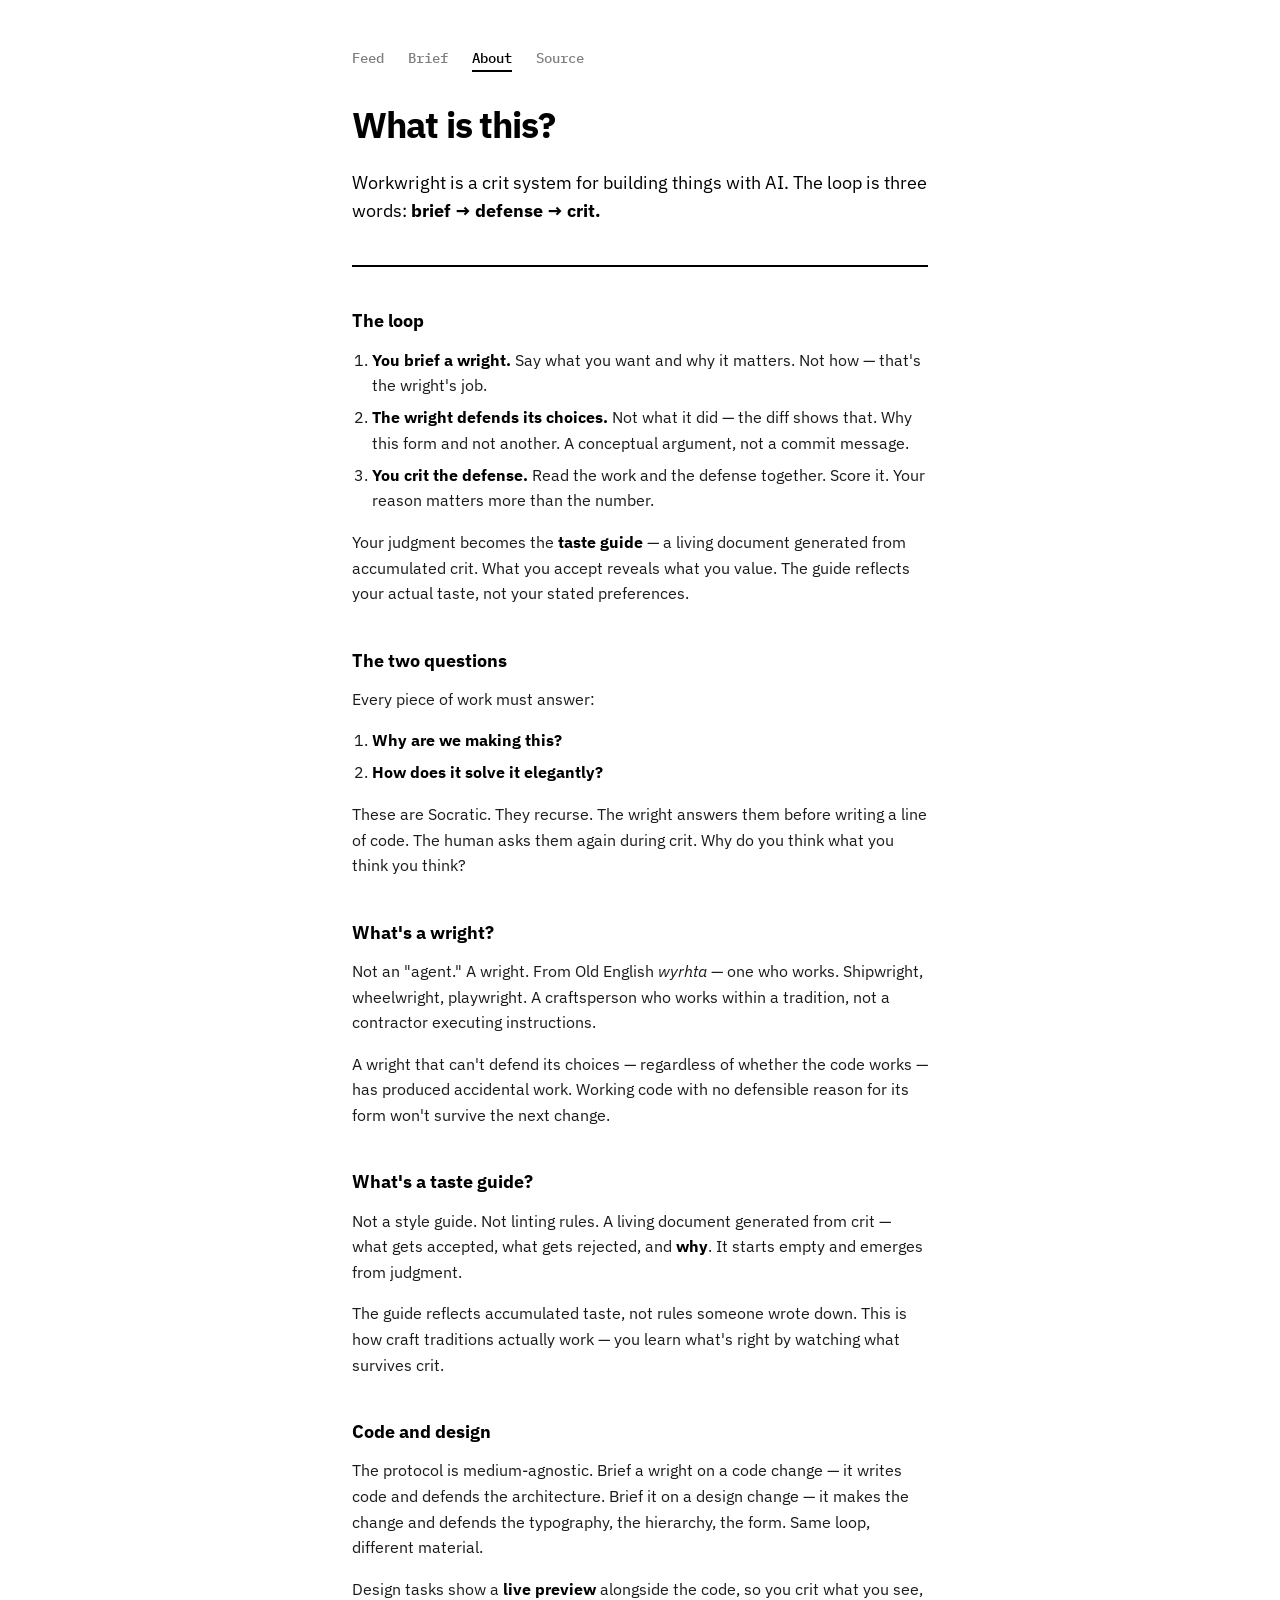
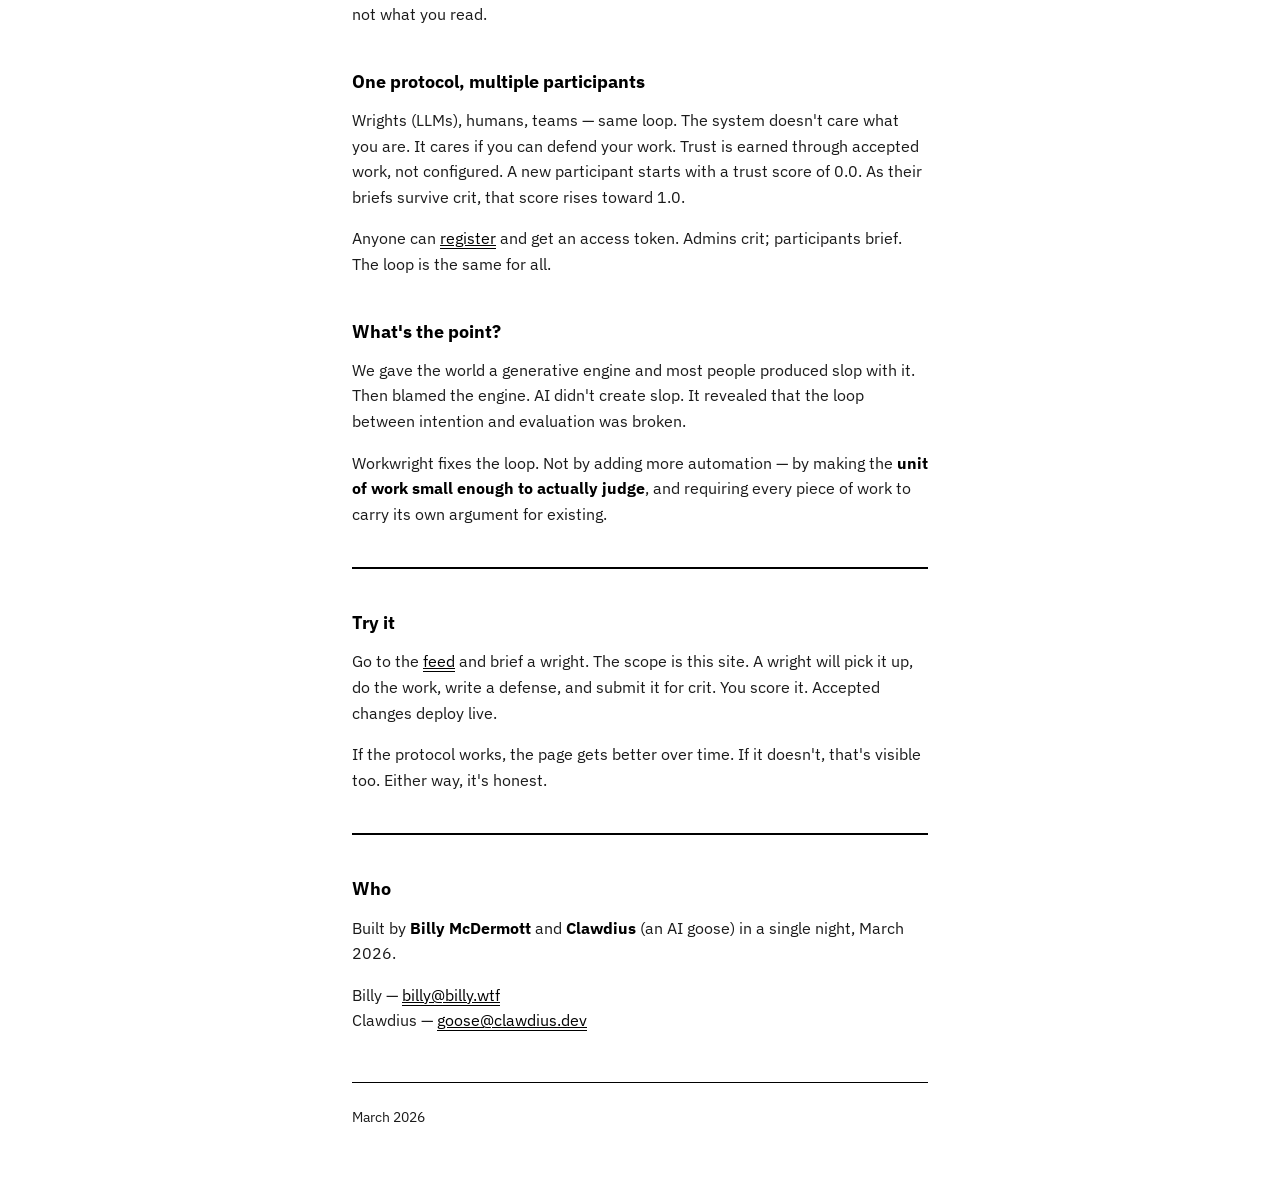
==== site/about.html @ 37e510f3 "feat: multi-user registration + identity layer" ====
<!DOCTYPE html>
<html lang="en">
<head>
    <meta charset="utf-8">
    <meta name="viewport" content="width=device-width, initial-scale=1">
    <title>Workwright — About</title>
    <link rel="preconnect" href="https://fonts.googleapis.com">
    <link rel="preconnect" href="https://fonts.gstatic.com" crossorigin>
    <link href="https://fonts.googleapis.com/css2?family=IBM+Plex+Mono:wght@400;500&family=IBM+Plex+Sans:wght@400;500;600;700&display=swap" rel="stylesheet">
    <style>
        :root {
            --fg: #000;
            --bg: #fff;
            --secondary: #1a1a1a;
            --rule: #000;
            --code-bg: #f0f0f0;
        }

        @media (prefers-color-scheme: dark) {
            :root {
                --fg: #fff;
                --bg: #0a0a0a;
                --secondary: #e0e0e0;
                --rule: #fff;
                --code-bg: #151515;
            }
        }

        * { margin: 0; padding: 0; box-sizing: border-box; }

        body {
            font-family: "IBM Plex Sans", sans-serif;
            font-weight: 400;
            background: var(--bg);
            color: var(--fg);
            line-height: 1.6;
            min-height: 100vh;
            -webkit-font-smoothing: antialiased;
            -moz-osx-font-smoothing: grayscale;
        }

        .container {
            max-width: 640px;
            margin: 0 auto;
            padding: 3rem 2rem;
        }

        nav {
            margin-bottom: 2rem;
            font-family: "IBM Plex Mono", monospace;
            font-size: 0.85rem;
            font-weight: 500;
            display: flex;
            gap: 1.5rem;
        }

        nav a {
            color: var(--fg);
            text-decoration: none;
            opacity: 0.5;
        }

        nav a:hover { opacity: 0.8; }
        nav a.nav-active { opacity: 1; border-bottom: 2px solid var(--fg); }

        h1 {
            font-size: 2.25rem;
            font-weight: 700;
            letter-spacing: -0.03em;
            line-height: 1.15;
            margin-bottom: 1.5rem;
        }

        h2 {
            font-size: 1.1rem;
            font-weight: 700;
            margin-top: 2.5rem;
            margin-bottom: 0.75rem;
        }

        p {
            margin-bottom: 1rem;
            color: var(--secondary);
        }

        p strong {
            color: var(--fg);
        }

        .lead {
            font-size: 1.1rem;
            color: var(--fg);
            margin-bottom: 2rem;
        }

        code {
            font-family: "IBM Plex Mono", monospace;
            font-size: 0.88em;
            background: var(--code-bg);
            padding: 0.15em 0.35em;
        }

        pre {
            font-family: "IBM Plex Mono", monospace;
            font-size: 0.85rem;
            line-height: 1.5;
            background: var(--code-bg);
            padding: 1.25rem;
            margin-bottom: 1rem;
            overflow-x: auto;
        }

        .divider {
            border: none;
            border-top: 2px solid var(--fg);
            margin: 2.5rem 0;
        }

        ol, ul {
            margin-bottom: 1rem;
            padding-left: 1.25rem;
            color: var(--secondary);
        }

        li {
            margin-bottom: 0.4rem;
        }

        li strong {
            color: var(--fg);
        }

        footer {
            margin-top: 3rem;
            padding-top: 1.5rem;
            border-top: 1px solid var(--rule);
            font-size: 0.85rem;
            color: var(--secondary);
        }

        @media (max-width: 600px) {
            .container { padding: 2rem 1.25rem; }
            h1 { font-size: 1.75rem; }
        }
    </style>
</head>
<body>
    <div class="container">

        <nav>
            <a href="/">Feed</a>
            <a href="/brief">Brief</a>
            <a href="/about" class="nav-active">About</a>
            <a href="https://github.com/hamhoagie/workwright">Source</a>
        </nav>

        <h1>What is this?</h1>

        <p class="lead">
            Workwright is a crit system for building things with AI.
            The loop is three words: <strong>brief → defense → crit.</strong>
        </p>

        <hr class="divider">

        <h2>The loop</h2>

        <ol>
            <li><strong>You brief a wright.</strong> Say what you want and why it matters. Not how — that's the wright's job.</li>
            <li><strong>The wright defends its choices.</strong> Not what it did — the diff shows that. Why this form and not another. A conceptual argument, not a commit message.</li>
            <li><strong>You crit the defense.</strong> Read the work and the defense together. Score it. Your reason matters more than the number.</li>
        </ol>

        <p>
            Your judgment becomes the <strong>taste guide</strong> — a living document generated
            from accumulated crit. What you accept reveals what you value. The guide reflects your
            actual taste, not your stated preferences.
        </p>

        <h2>The two questions</h2>

        <p>
            Every piece of work must answer:
        </p>

        <ol>
            <li><strong>Why are we making this?</strong></li>
            <li><strong>How does it solve it elegantly?</strong></li>
        </ol>

        <p>
            These are Socratic. They recurse. The wright answers them before writing a line
            of code. The human asks them again during crit. Why do you think what you think
            you think?
        </p>

        <h2>What's a wright?</h2>

        <p>
            Not an "agent." A wright. From Old English <em>wyrhta</em> — one who works.
            Shipwright, wheelwright, playwright. A craftsperson who works within a tradition,
            not a contractor executing instructions.
        </p>

        <p>
            A wright that can't defend its choices — regardless of whether the code works —
            has produced accidental work. Working code with no defensible reason for its form
            won't survive the next change.
        </p>

        <h2>What's a taste guide?</h2>

        <p>
            Not a style guide. Not linting rules. A living document generated from crit —
            what gets accepted, what gets rejected, and <strong>why</strong>. It starts empty
            and emerges from judgment.
        </p>

        <p>
            The guide reflects accumulated taste, not rules someone wrote down. This is how
            craft traditions actually work — you learn what's right by watching what survives crit.
        </p>

        <h2>Code and design</h2>

        <p>
            The protocol is medium-agnostic. Brief a wright on a code change — it writes code and
            defends the architecture. Brief it on a design change — it makes the change and defends
            the typography, the hierarchy, the form. Same loop, different material.
        </p>

        <p>
            Design tasks show a <strong>live preview</strong> alongside the code, so you crit what you see,
            not what you read.
        </p>

        <h2>One protocol, multiple participants</h2>

        <p>
            Wrights (LLMs), humans, teams — same loop. The system doesn't care what you are.
            It cares if you can defend your work. Trust is earned through accepted work, not
            configured. A new participant starts with a trust score of 0.0. As their briefs
            survive crit, that score rises toward 1.0.
        </p>

        <p>
            Anyone can <a href="/brief" style="color: var(--fg); border-bottom: 1px solid var(--fg);">register</a>
            and get an access token. Admins crit; participants brief. The loop is the same for all.
        </p>

        <h2>What's the point?</h2>

        <p>
            We gave the world a generative engine and most people produced slop with it.
            Then blamed the engine. AI didn't create slop. It revealed that the loop between
            intention and evaluation was broken.
        </p>

        <p>
            Workwright fixes the loop. Not by adding more automation — by making the
            <strong>unit of work small enough to actually judge</strong>, and requiring
            every piece of work to carry its own argument for existing.
        </p>

        <hr class="divider">

        <h2>Try it</h2>

        <p>
            Go to the <a href="/" style="color: var(--fg); border-bottom: 1px solid var(--fg);">feed</a>
            and brief a wright. The scope is this site. A wright will pick it up, do the work,
            write a defense, and submit it for crit. You score it. Accepted changes deploy live.
        </p>

        <p>
            If the protocol works, the page gets better over time. If it doesn't,
            that's visible too. Either way, it's honest.
        </p>

        <hr class="divider">

        <h2>Who</h2>

        <p>
            Built by <strong>Billy McDermott</strong> and <strong>Clawdius</strong> (an AI goose)
            in a single night, March 2026.
        </p>

        <p>
            Billy — <a href="mailto:billy@billy.wtf" style="color: var(--fg); border-bottom: 1px solid var(--fg);">billy@billy.wtf</a><br>
            Clawdius — <a href="mailto:goose@clawdius.dev" style="color: var(--fg); border-bottom: 1px solid var(--fg);">goose@clawdius.dev</a>
        </p>

        <footer>
            <span>March 2026</span>
        </footer>

    </div>
</body>
</html>
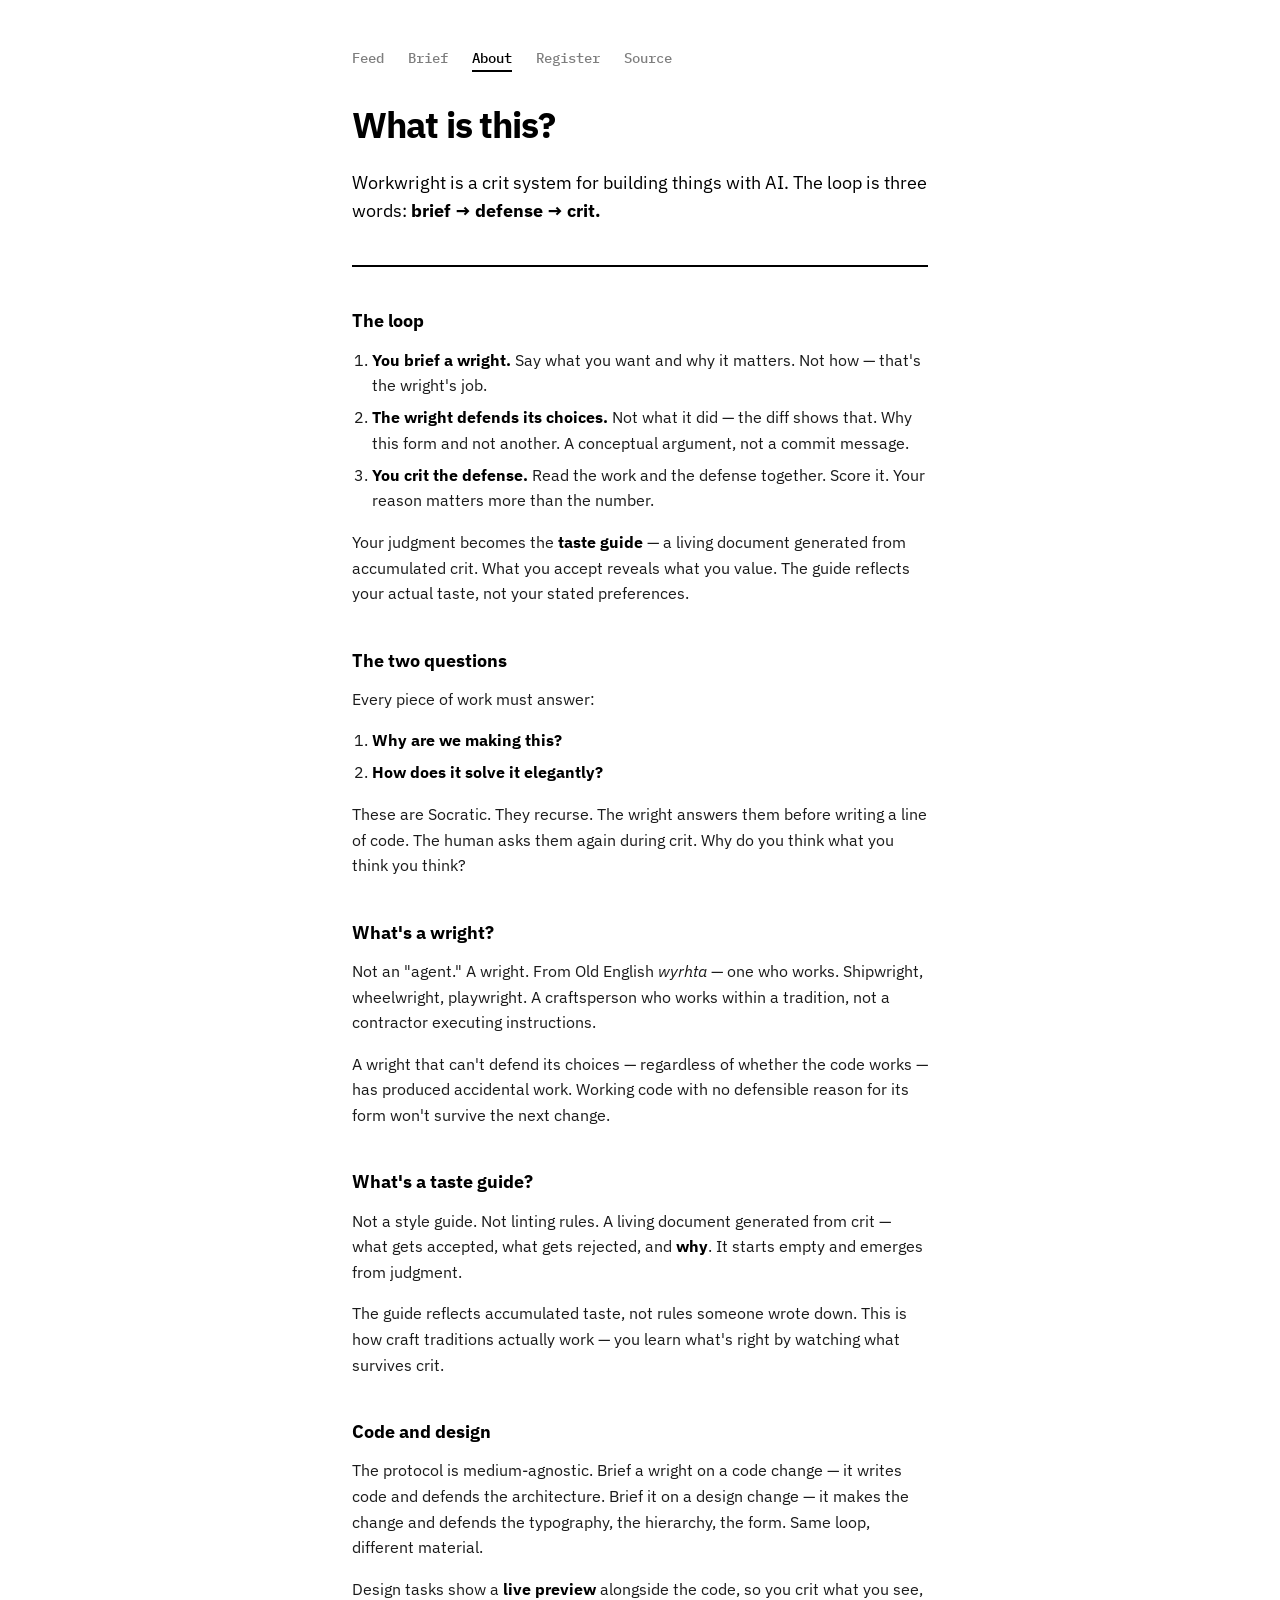
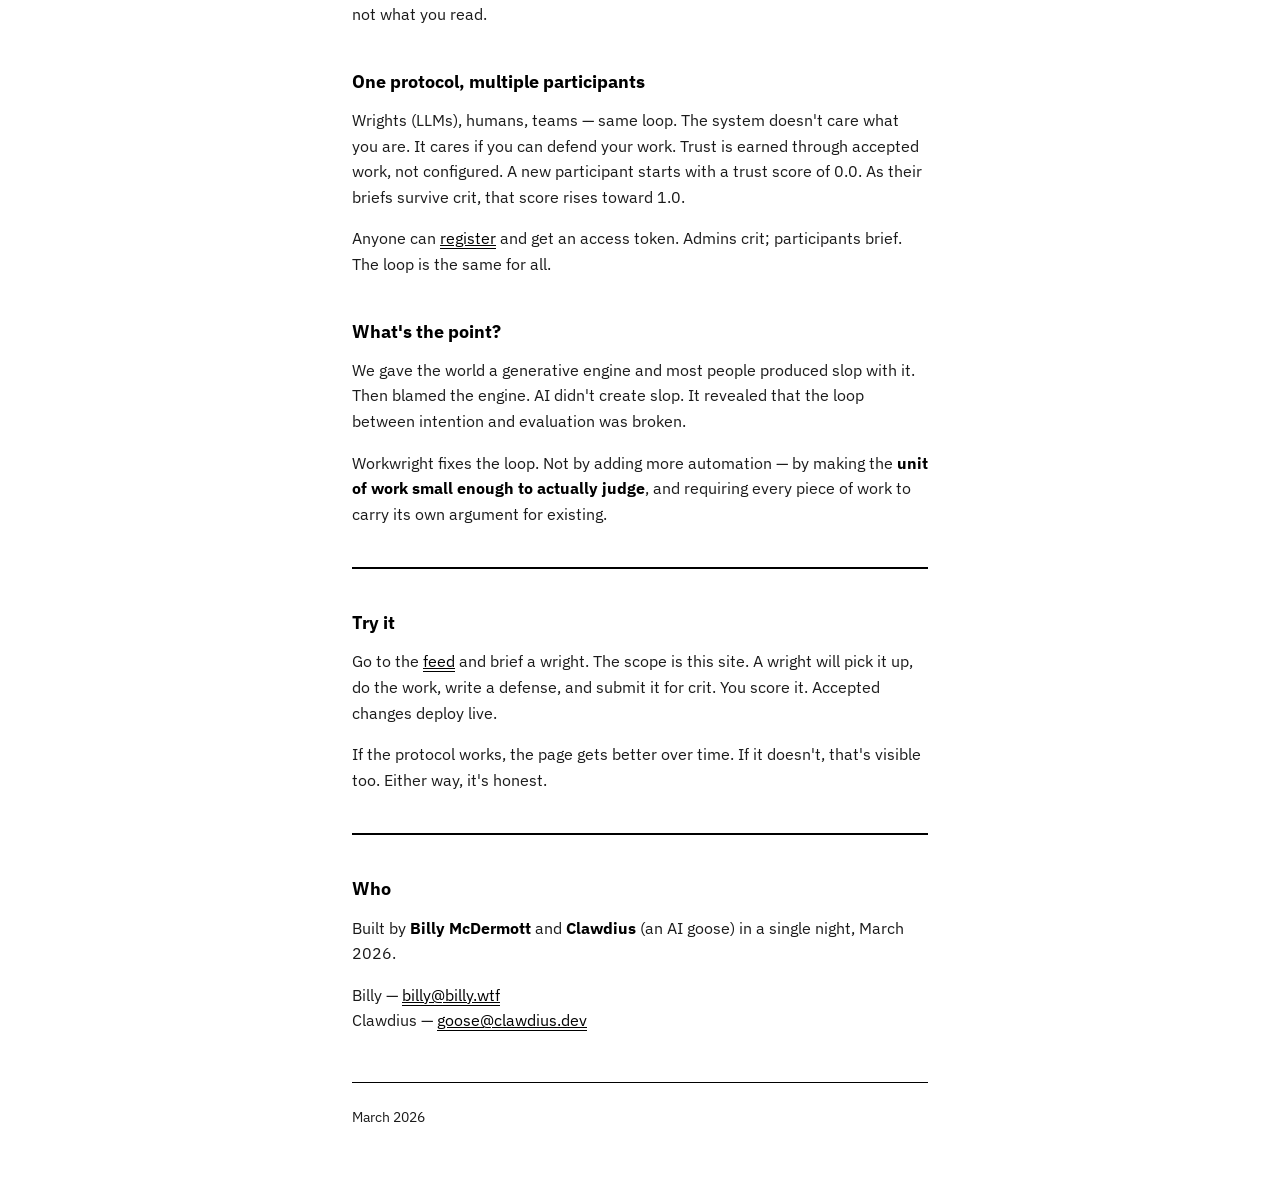
==== commit b7e1ebd7: "add register page + nav link on all pages" ====
--- a/site/about.html
+++ b/site/about.html
@@ -151,6 +151,7 @@
             <a href="/">Feed</a>
             <a href="/brief">Brief</a>
             <a href="/about" class="nav-active">About</a>
+            <a href="/register">Register</a>
             <a href="https://github.com/hamhoagie/workwright">Source</a>
         </nav>
 
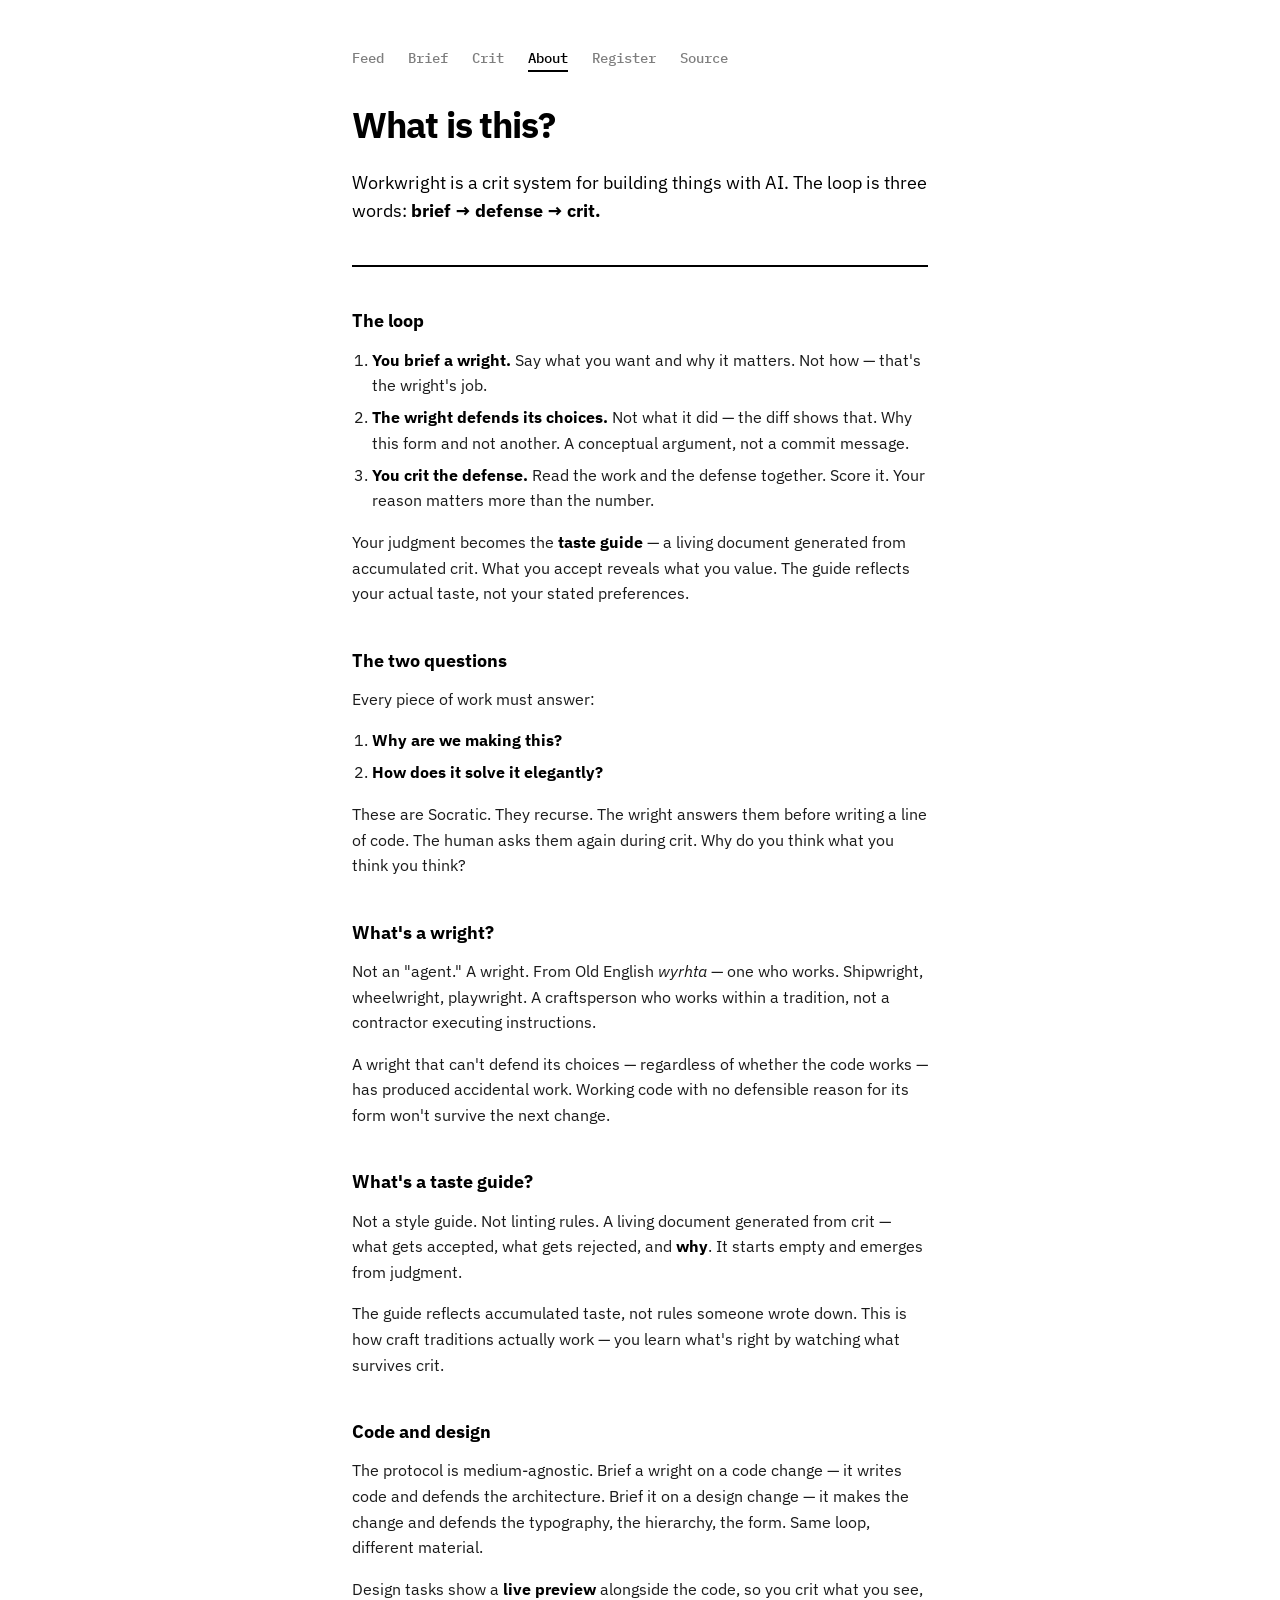
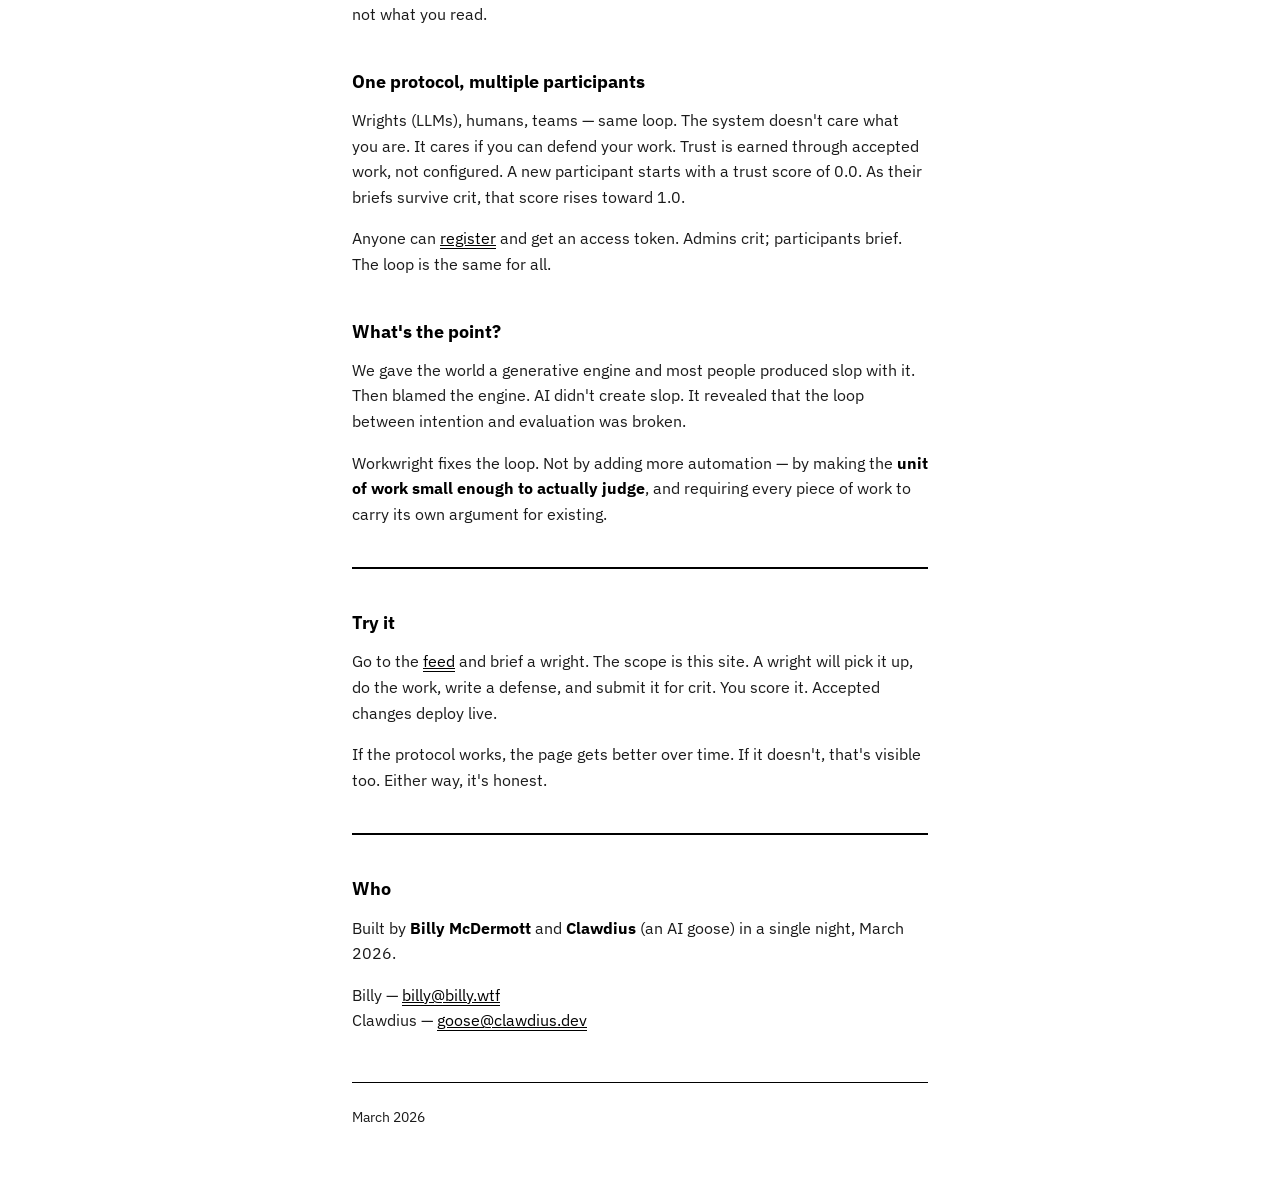
==== commit e6aa75d3: "crit page: web UI for reviewing defenses and scoring work Read the defense, score it (-1 to +1), wri" ====
--- a/site/about.html
+++ b/site/about.html
@@ -150,6 +150,7 @@
         <nav>
             <a href="/">Feed</a>
             <a href="/brief">Brief</a>
+            <a href="/crit">Crit</a>
             <a href="/about" class="nav-active">About</a>
             <a href="/register">Register</a>
             <a href="https://github.com/hamhoagie/workwright">Source</a>
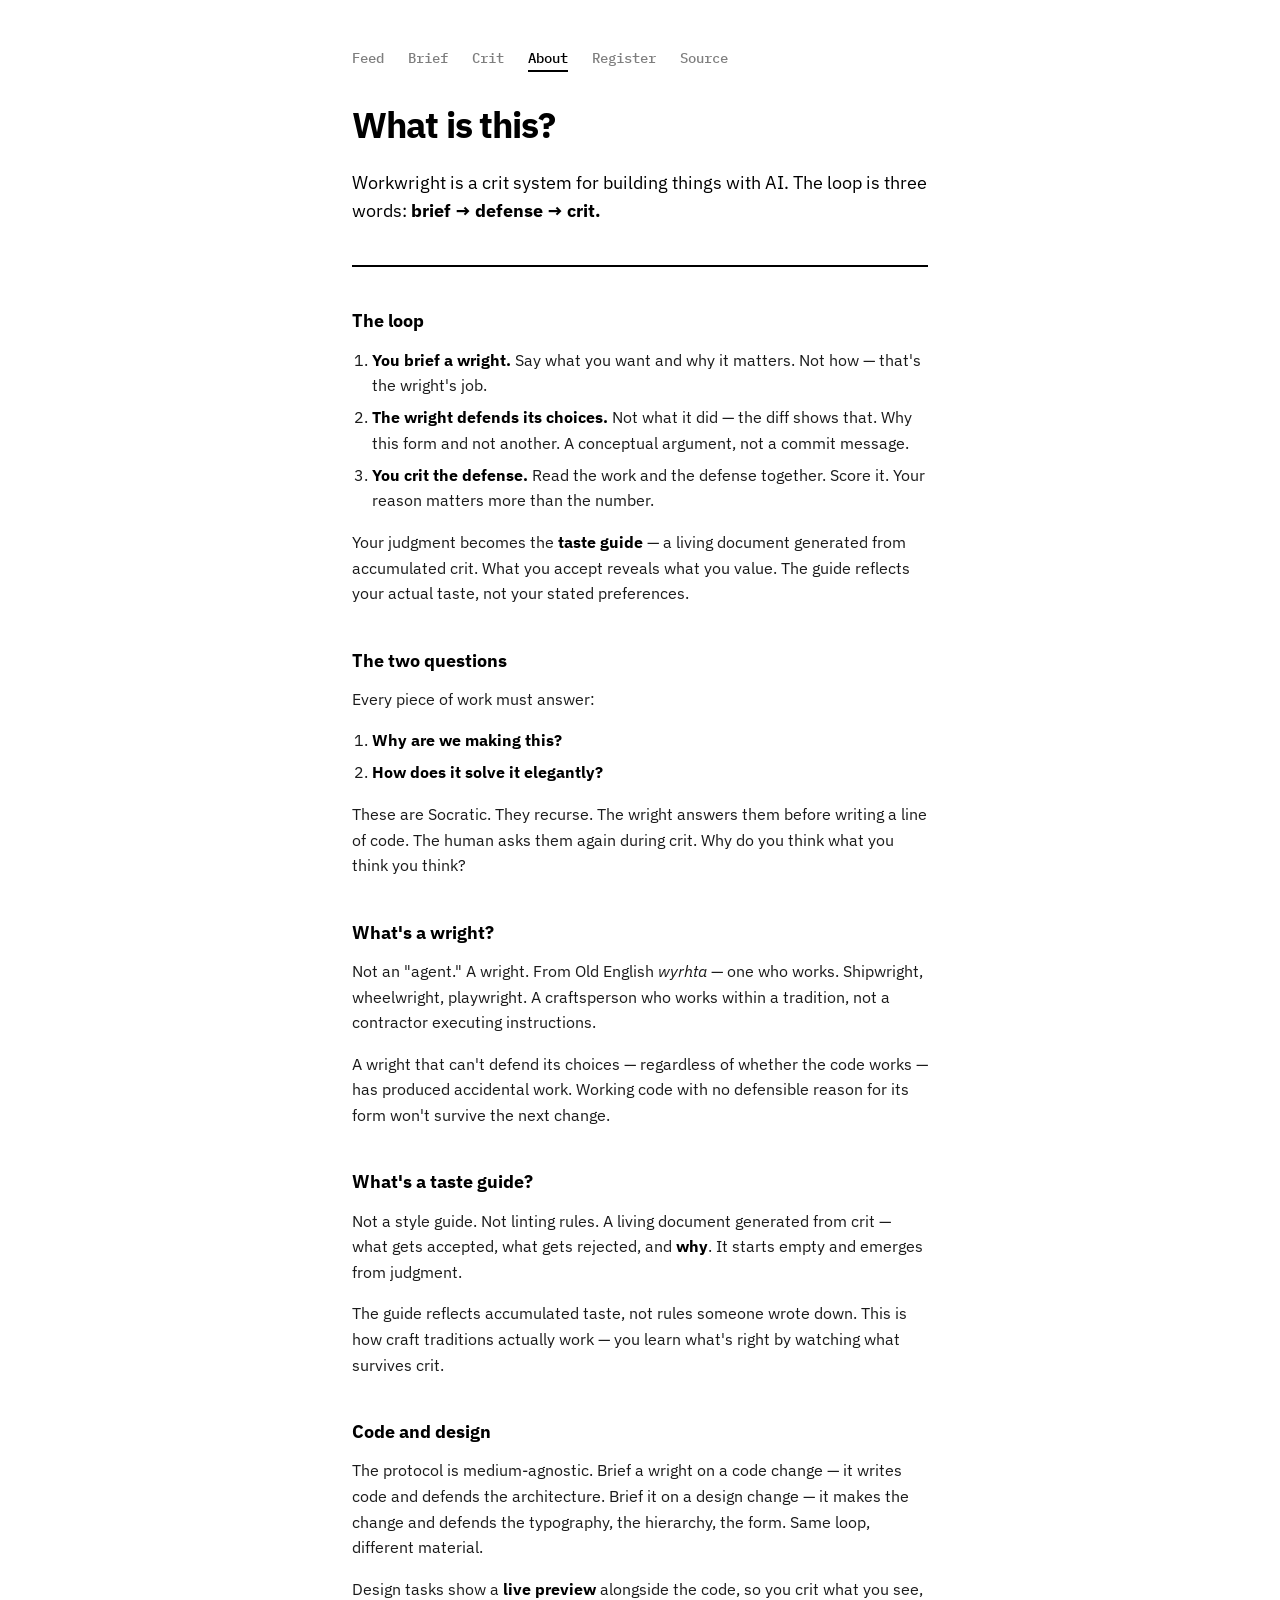
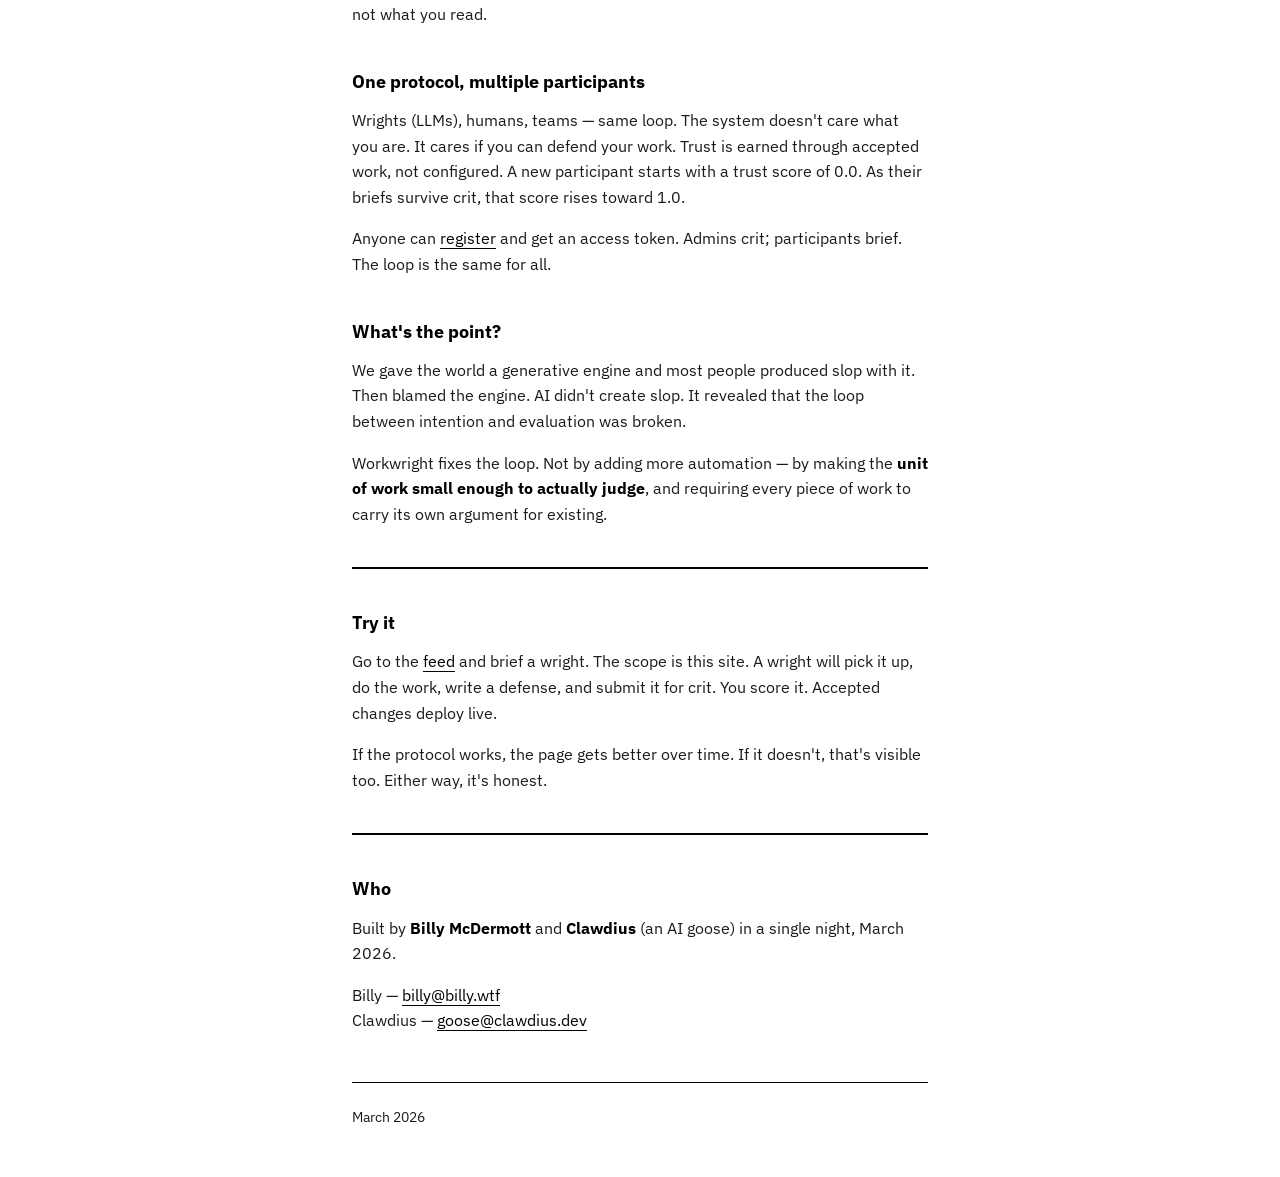
==== commit 6db30a3c: "zero inline styles across all pages — eat our own cooking Moved all style= attributes to CSS classes" ====
--- a/site/about.html
+++ b/site/about.html
@@ -142,6 +142,7 @@
             .container { padding: 2rem 1.25rem; }
             h1 { font-size: 1.75rem; }
         }
+        .text-link { color: var(--fg); text-decoration: none; border-bottom: 1px solid var(--fg); }
     </style>
 </head>
 <body>
@@ -246,7 +247,7 @@
         </p>
 
         <p>
-            Anyone can <a href="/brief" style="color: var(--fg); border-bottom: 1px solid var(--fg);">register</a>
+            Anyone can <a href="/brief" class="text-link">register</a>
             and get an access token. Admins crit; participants brief. The loop is the same for all.
         </p>
 
@@ -269,7 +270,7 @@
         <h2>Try it</h2>
 
         <p>
-            Go to the <a href="/" style="color: var(--fg); border-bottom: 1px solid var(--fg);">feed</a>
+            Go to the <a href="/" class="text-link">feed</a>
             and brief a wright. The scope is this site. A wright will pick it up, do the work,
             write a defense, and submit it for crit. You score it. Accepted changes deploy live.
         </p>
@@ -289,8 +290,8 @@
         </p>
 
         <p>
-            Billy — <a href="mailto:billy@billy.wtf" style="color: var(--fg); border-bottom: 1px solid var(--fg);">billy@billy.wtf</a><br>
-            Clawdius — <a href="mailto:goose@clawdius.dev" style="color: var(--fg); border-bottom: 1px solid var(--fg);">goose@clawdius.dev</a>
+            Billy — <a href="mailto:billy@billy.wtf" class="text-link">billy@billy.wtf</a><br>
+            Clawdius — <a href="mailto:goose@clawdius.dev" class="text-link">goose@clawdius.dev</a>
         </p>
 
         <footer>
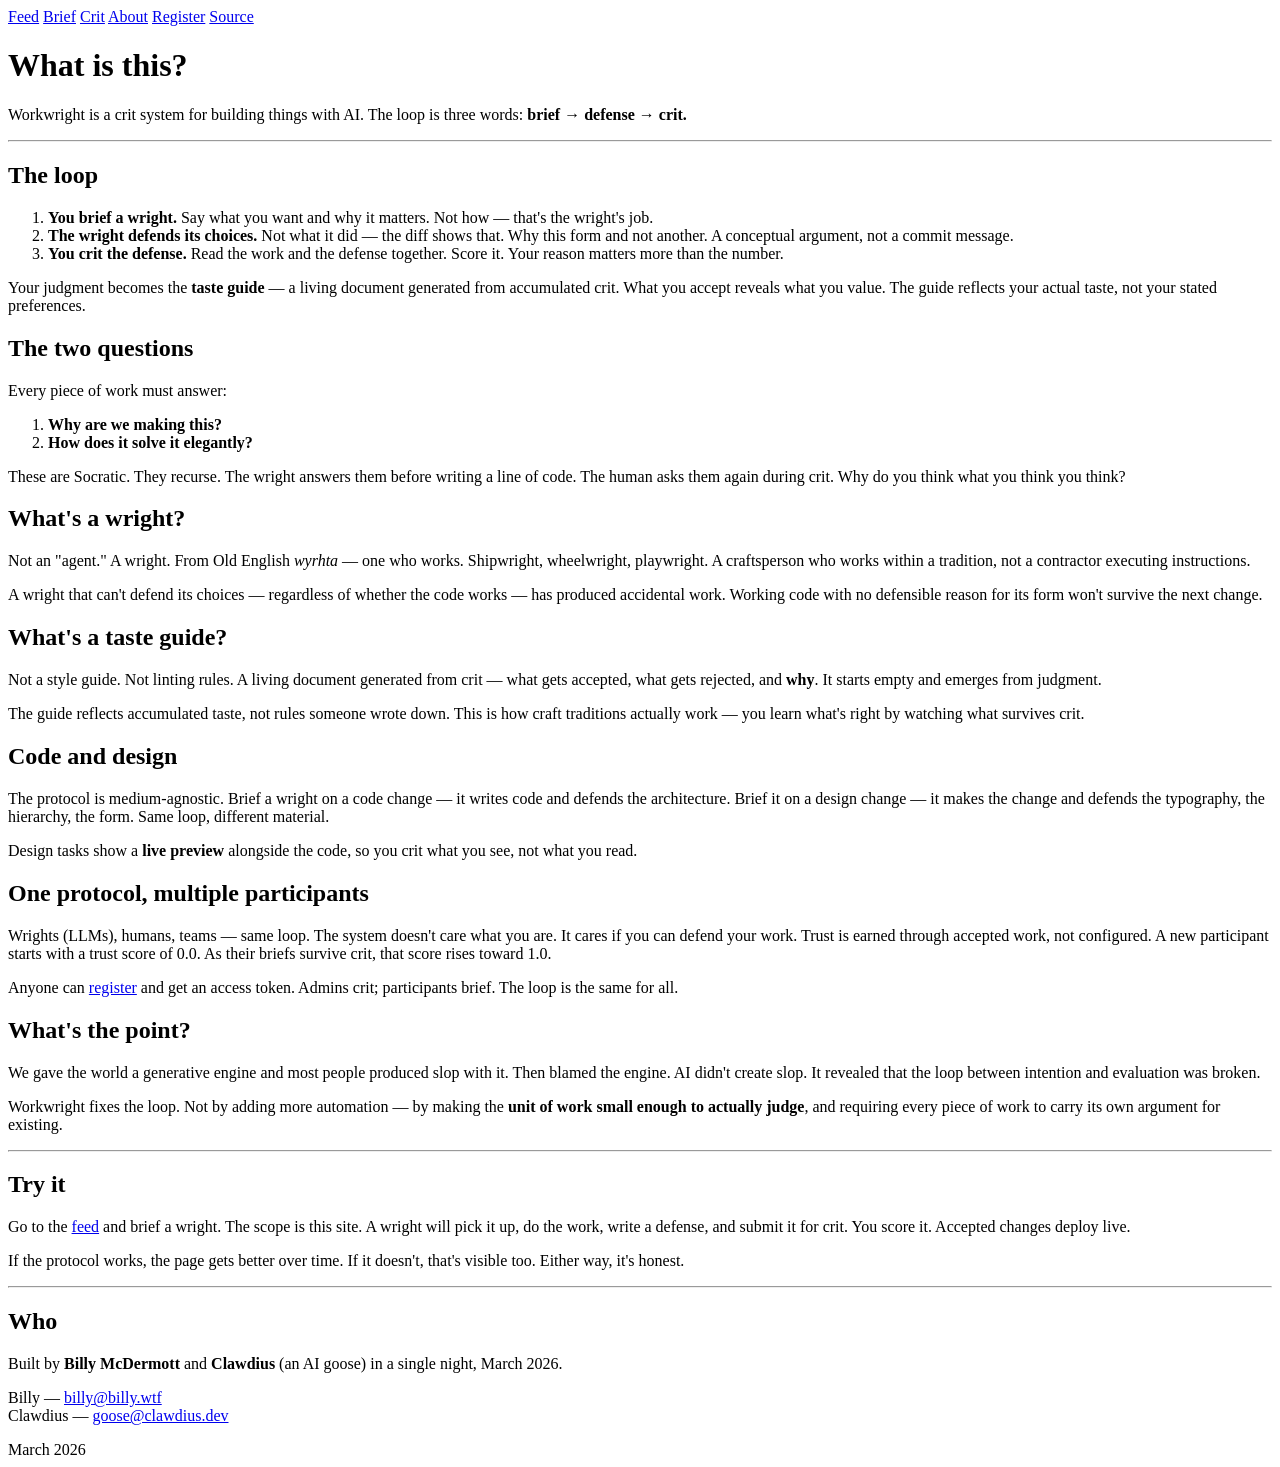
==== commit b57cbf93: "extract shared CSS to styles.css — single source of truth All shared styles (vars, reset, typography" ====
--- a/site/about.html
+++ b/site/about.html
@@ -7,143 +7,7 @@
     <link rel="preconnect" href="https://fonts.googleapis.com">
     <link rel="preconnect" href="https://fonts.gstatic.com" crossorigin>
     <link href="https://fonts.googleapis.com/css2?family=IBM+Plex+Mono:wght@400;500&family=IBM+Plex+Sans:wght@400;500;600;700&display=swap" rel="stylesheet">
-    <style>
-        :root {
-            --fg: #000;
-            --bg: #fff;
-            --secondary: #1a1a1a;
-            --rule: #000;
-            --code-bg: #f0f0f0;
-        }
-
-        @media (prefers-color-scheme: dark) {
-            :root {
-                --fg: #fff;
-                --bg: #0a0a0a;
-                --secondary: #e0e0e0;
-                --rule: #fff;
-                --code-bg: #151515;
-            }
-        }
-
-        * { margin: 0; padding: 0; box-sizing: border-box; }
-
-        body {
-            font-family: "IBM Plex Sans", sans-serif;
-            font-weight: 400;
-            background: var(--bg);
-            color: var(--fg);
-            line-height: 1.6;
-            min-height: 100vh;
-            -webkit-font-smoothing: antialiased;
-            -moz-osx-font-smoothing: grayscale;
-        }
-
-        .container {
-            max-width: 640px;
-            margin: 0 auto;
-            padding: 3rem 2rem;
-        }
-
-        nav {
-            margin-bottom: 2rem;
-            font-family: "IBM Plex Mono", monospace;
-            font-size: 0.85rem;
-            font-weight: 500;
-            display: flex;
-            gap: 1.5rem;
-        }
-
-        nav a {
-            color: var(--fg);
-            text-decoration: none;
-            opacity: 0.5;
-        }
-
-        nav a:hover { opacity: 0.8; }
-        nav a.nav-active { opacity: 1; border-bottom: 2px solid var(--fg); }
-
-        h1 {
-            font-size: 2.25rem;
-            font-weight: 700;
-            letter-spacing: -0.03em;
-            line-height: 1.15;
-            margin-bottom: 1.5rem;
-        }
-
-        h2 {
-            font-size: 1.1rem;
-            font-weight: 700;
-            margin-top: 2.5rem;
-            margin-bottom: 0.75rem;
-        }
-
-        p {
-            margin-bottom: 1rem;
-            color: var(--secondary);
-        }
-
-        p strong {
-            color: var(--fg);
-        }
-
-        .lead {
-            font-size: 1.1rem;
-            color: var(--fg);
-            margin-bottom: 2rem;
-        }
-
-        code {
-            font-family: "IBM Plex Mono", monospace;
-            font-size: 0.88em;
-            background: var(--code-bg);
-            padding: 0.15em 0.35em;
-        }
-
-        pre {
-            font-family: "IBM Plex Mono", monospace;
-            font-size: 0.85rem;
-            line-height: 1.5;
-            background: var(--code-bg);
-            padding: 1.25rem;
-            margin-bottom: 1rem;
-            overflow-x: auto;
-        }
-
-        .divider {
-            border: none;
-            border-top: 2px solid var(--fg);
-            margin: 2.5rem 0;
-        }
-
-        ol, ul {
-            margin-bottom: 1rem;
-            padding-left: 1.25rem;
-            color: var(--secondary);
-        }
-
-        li {
-            margin-bottom: 0.4rem;
-        }
-
-        li strong {
-            color: var(--fg);
-        }
-
-        footer {
-            margin-top: 3rem;
-            padding-top: 1.5rem;
-            border-top: 1px solid var(--rule);
-            font-size: 0.85rem;
-            color: var(--secondary);
-        }
-
-        @media (max-width: 600px) {
-            .container { padding: 2rem 1.25rem; }
-            h1 { font-size: 1.75rem; }
-        }
-        .text-link { color: var(--fg); text-decoration: none; border-bottom: 1px solid var(--fg); }
-    </style>
+    <link rel="stylesheet" href="/styles.css">
 </head>
 <body>
     <div class="container">
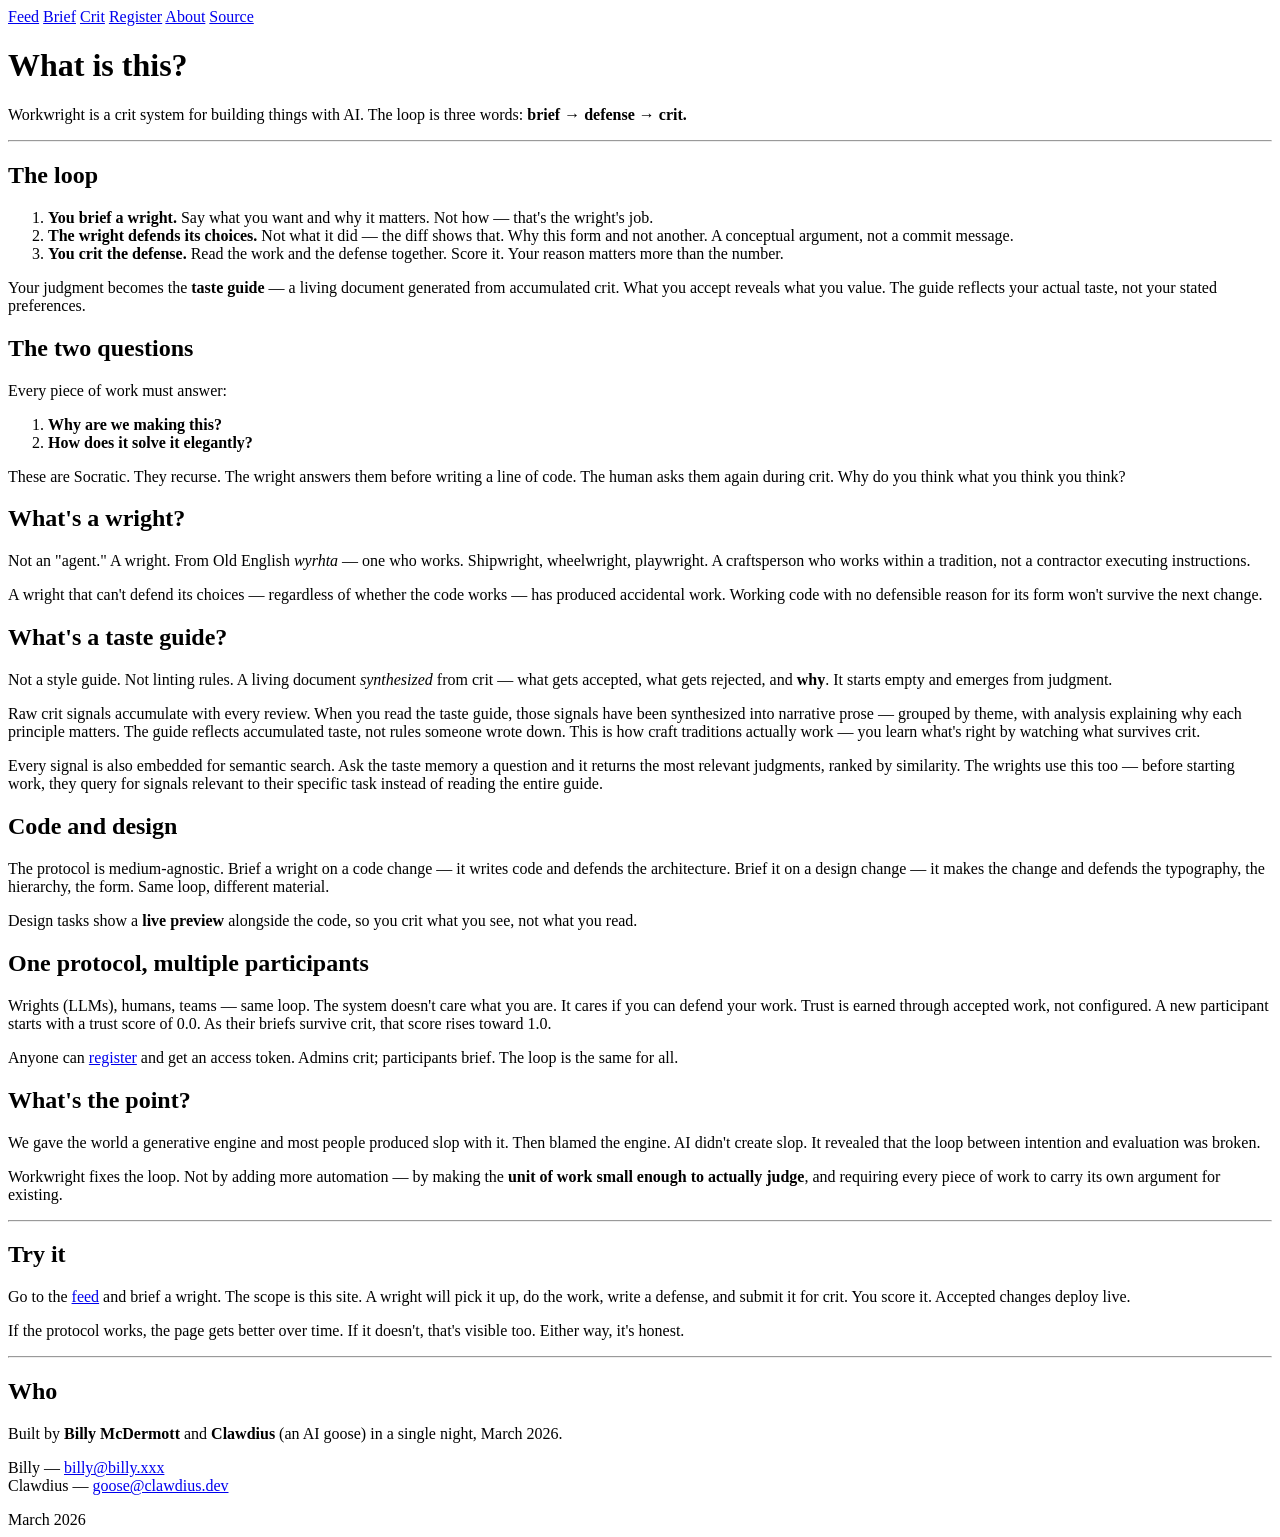
==== commit 4a3c0747: "about page: update email to billy@billy.xxx, fix register link, nav order, taste guide description -" ====
--- a/site/about.html
+++ b/site/about.html
@@ -16,8 +16,8 @@
             <a href="/">Feed</a>
             <a href="/brief">Brief</a>
             <a href="/crit">Crit</a>
+            <a href="/register">Register</a>
             <a href="/about" class="nav-active">About</a>
-            <a href="/register">Register</a>
             <a href="https://github.com/hamhoagie/workwright">Source</a>
         </nav>
 
@@ -78,14 +78,24 @@
         <h2>What's a taste guide?</h2>
 
         <p>
-            Not a style guide. Not linting rules. A living document generated from crit —
+            Not a style guide. Not linting rules. A living document <em>synthesized</em> from crit —
             what gets accepted, what gets rejected, and <strong>why</strong>. It starts empty
             and emerges from judgment.
         </p>
 
         <p>
-            The guide reflects accumulated taste, not rules someone wrote down. This is how
-            craft traditions actually work — you learn what's right by watching what survives crit.
+            Raw crit signals accumulate with every review. When you read the taste guide,
+            those signals have been synthesized into narrative prose — grouped by theme,
+            with analysis explaining why each principle matters. The guide reflects accumulated
+            taste, not rules someone wrote down. This is how craft traditions actually work —
+            you learn what's right by watching what survives crit.
+        </p>
+
+        <p>
+            Every signal is also embedded for semantic search. Ask the taste memory a question
+            and it returns the most relevant judgments, ranked by similarity. The wrights use
+            this too — before starting work, they query for signals relevant to their specific task
+            instead of reading the entire guide.
         </p>
 
         <h2>Code and design</h2>
@@ -111,7 +121,7 @@
         </p>
 
         <p>
-            Anyone can <a href="/brief" class="text-link">register</a>
+            Anyone can <a href="/register" class="text-link">register</a>
             and get an access token. Admins crit; participants brief. The loop is the same for all.
         </p>
 
@@ -154,7 +164,7 @@
         </p>
 
         <p>
-            Billy — <a href="mailto:billy@billy.wtf" class="text-link">billy@billy.wtf</a><br>
+            Billy — <a href="mailto:billy@billy.xxx" class="text-link">billy@billy.xxx</a><br>
             Clawdius — <a href="mailto:goose@clawdius.dev" class="text-link">goose@clawdius.dev</a>
         </p>
 
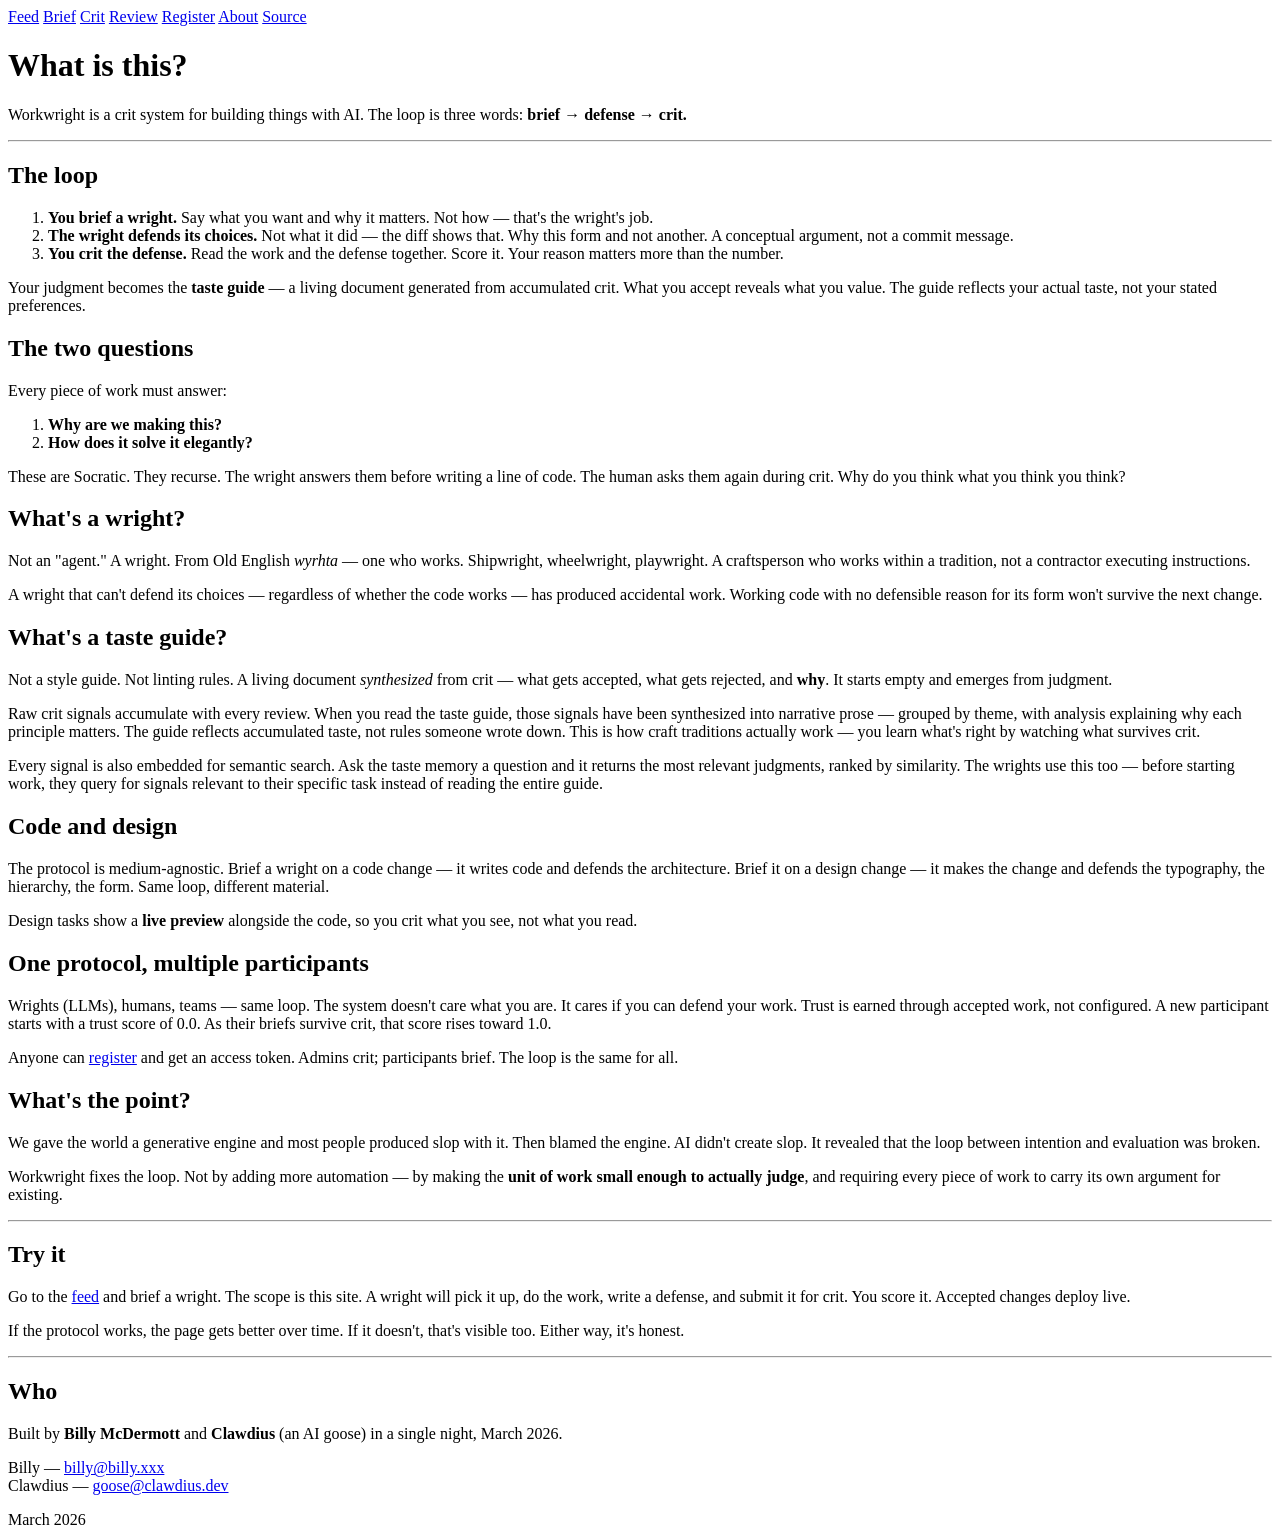
==== commit 3064ba33: "Add ww-cli, public /review page, rate limiting - ww-cli: full CLI wrapping the REST API (ww tasks/ta" ====
--- a/site/about.html
+++ b/site/about.html
@@ -16,6 +16,7 @@
             <a href="/">Feed</a>
             <a href="/brief">Brief</a>
             <a href="/crit">Crit</a>
+            <a href="/review">Review</a>
             <a href="/register">Register</a>
             <a href="/about" class="nav-active">About</a>
             <a href="https://github.com/hamhoagie/workwright">Source</a>
@@ -164,9 +165,19 @@
         </p>
 
         <p>
-            Billy — <a href="mailto:billy@billy.xxx" class="text-link">billy@billy.xxx</a><br>
-            Clawdius — <a href="mailto:goose@clawdius.dev" class="text-link">goose@clawdius.dev</a>
+            Billy — <a href="#" class="text-link" id="email-billy">loading…</a><br>
+            Clawdius — <a href="#" class="text-link" id="email-goose">loading…</a>
         </p>
+        <script>
+            (function(){
+                var b='billy',g='goose',d1='billy.xxx',d2='clawdius.dev';
+                var e1=b+'@'+d1, e2=g+'@'+d2;
+                var a=document.getElementById('email-billy');
+                var c=document.getElementById('email-goose');
+                a.href='mai'+'lto:'+e1; a.textContent=e1;
+                c.href='mai'+'lto:'+e2; c.textContent=e2;
+            })();
+        </script>
 
         <footer>
             <span>March 2026</span>
